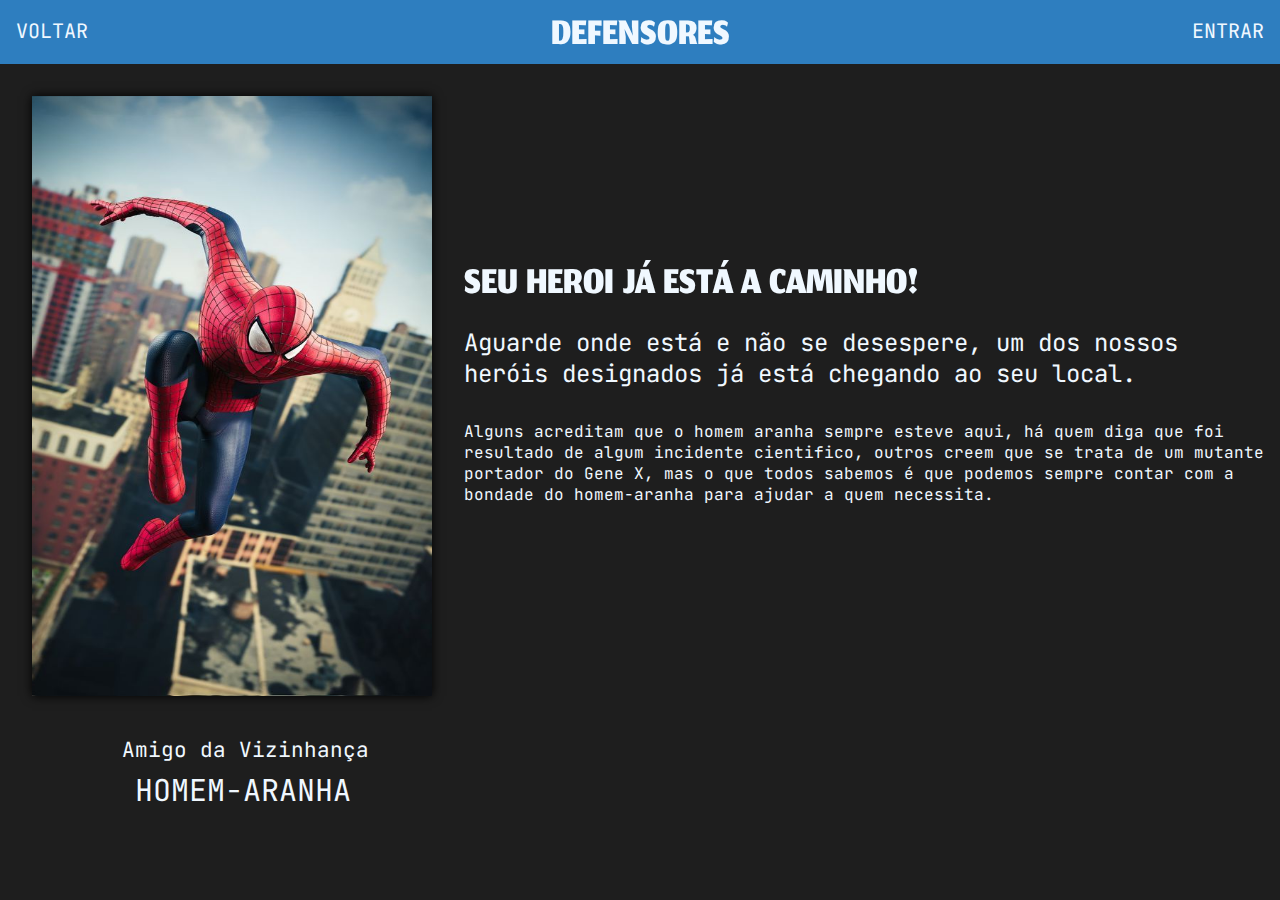
==== defensor/index.html @ 68b7ba37 "Creation Defensores & Fix Login" ====
<!DOCTYPE html>
<html lang="en">
  <head>
    <meta charset="UTF-8" />
    <meta name="viewport" content="width=device-width, initial-scale=1.0" />
    <link rel="stylesheet" href="styles.css" />
    <link rel="preconnect" href="https://fonts.googleapis.com" />
    <link rel="preconnect" href="https://fonts.gstatic.com" crossorigin />
    <link
      href="https://fonts.googleapis.com/css2?family=Jomhuria&display=swap"
      rel="stylesheet"
    />
    <link
      href="https://fonts.googleapis.com/css2?family=JetBrains+Mono:ital,wght@0,100..800;1,100..800&family=Jomhuria&display=swap"
      rel="stylesheet"
    />

    <title>Homem-Aranha</title>
  </head>
  <body>
    <div class="container_geral">
      <div class="navbar">
        <div class="voltar">VOLTAR</div>
        <div class="title">DEFENSORES</div>
        <div class="entrar">ENTRAR</div>
      </div>
      <div class="foto_heroi">
        <img
          src="./assets/spiderman.png"
          alt="miranha"
          width="400px"
          height="600px"
          title="cabeça de teia"
        />
        <div class="chegando">
          <p class="acaminho">SEU HEROI JÁ ESTÁ A CAMINHO!</p>
          <p class="aguarde">
            Aguarde onde está e não se desespere, um dos nossos heróis
            designados já está chegando ao seu local.
          </p>
          <p class="resumo">
            Alguns acreditam que o homem aranha sempre esteve aqui, há quem diga
            que foi resultado de algum incidente cientifico, outros creem que se
            trata de um mutante portador do Gene X, mas o que todos sabemos é
            que podemos sempre contar com a bondade do homem-aranha para ajudar
            a quem necessita.
          </p>
        </div>
      </div>
      <div class="codinome">Amigo da Vizinhança</div>
      <div class="text">HOMEM-ARANHA</div>
      <div class="footer">
        <div class="desenvolvidopor">
          <p>desenvolvido por grupo 3!</p>
        </div>
        <div class="redessociais">
          <a href="https://www.instagram.com/defensores.ofc/" target="blank">
            <img
              src="https://static1.squarespace.com/static/5deccde3cf6d8468d81553ba/5e1ca4f10b6183780c2b0cdb/5e5febfffbab4315f7081e4f/1583344640996/011-instagram.png?format=750w"
              alt="Imagem do instagram"
              width="30"
              height="30"
          /></a>
          <img
            src="https://logoeps.com/wp-content/uploads/2014/06/49408-linkedin-logo-icon-vector-icon-vector-eps.png"
            alt="Imagem do linkedin"
            width="30"
            height="30"
          />
          <img
            src="https://cdn-icons-png.flaticon.com/512/25/25231.png"
            alt="Imagem do GitHub"
            width="30"
            height="30"
          />
        </div>
      </div>
    </div>
  </body>
</html>
---- defensor/styles.css ----
* {
  margin: 0;
  padding: 0;
  box-sizing: border-box;

  scroll-behavior: smooth;
  scrollbar-width: thin;
  scrollbar-color: #090909 #ffffffa9;
}
.jetbrains-mono-uniquifier > {
  font-family: "JetBrains Mono", monospace;
  font-optical-sizing: auto;
  font-weight: 400;
  font-style: normal;
}

.jomhuria-regular {
  font-family: "Jomhuria", serif;
  font-weight: 400;
  font-style: normal;
}

.container_geral {
  /* 100% da tela */
  width: 100vw;
  height: 100vh;

  background-color: #1e1e1e;
  overflow-x: hidden;
}

.navbar {
  display: flex;
  justify-content: space-between;
  padding-top: 9px;
  width: 100%;
  height: 4rem;
  background-color: rgb(46, 126, 191);
}
.title {
  display: flex;
  justify-content: center;
  align-items: center;
  font-size: 60px;
  color: aliceblue;
  font-family: Jomhuria;
}
.voltar {
  display: flex;
  justify-content: left;
  align-items: left;
  text-align: left;
  font-size: 20px;
  color: aliceblue;
  margin-left: 1rem;
  padding-top: 9px;
  font-family: JetBrains Mono;
}
.entrar {
  display: flex;
  justify-content: right;
  text-align: right;
  font-size: 20px;
  color: aliceblue;
  margin-right: 1rem;
  padding-top: 9px;
  font-family: JetBrains Mono;
}
.foto_heroi {
  display: flex;
  align-items: center;
}
.foto_heroi img {
 flex: 0 0 auto;
 margin-right: 2rem;
  margin-left: 2rem;
  margin-top: 2rem;
  transition: transform 0.2s;
  box-shadow: 0px 0px 10px rgba(0, 0, 0, 5);
}
.foto_heroi img:hover {
  transform: scale(1.07);
}
.chegando {
  display: flex;
  flex-direction: column;
}
.text-container p {
  margin: 0;
}
.acaminho {
  font-size: 61px;
  color: aliceblue;
  font-family: Jomhuria;
}
.aguarde {
  margin-top: 10px;
  font-size: 24px;
  color: aliceblue;
  font-family: JetBrains Mono;
  margin-right: 2rem;
}
.resumo{
    margin-top: 2rem;
    color: aliceblue;
    font-family: JetBrains Mono;
    margin-right: 1rem;
}
.codinome {
  display: flex;
  margin-left: 7.6rem;
  font-size: 21px;
  margin-top: 2.5rem;
  color: aliceblue;
  font-family: JetBrains Mono;
}
.text {
  display: flex;
  padding: 7px;
  margin-left: 8rem;
  font-size: 30px;
  color: aliceblue;
  font-family: JetBrains Mono;
}

.footer {
    display: flex;
    justify-content: space-between;
    padding-top: 17px;
    margin-top: 150px;
    width: 100%;
    height: 100%;
    height: 4rem;
    background-color: rgb(46, 126, 191);
  }
  .desenvolvidopor{
    display: flex;
    justify-content: left;
    align-items: left;
    text-align: left;
    font-size: 20px;
    color: aliceblue;
    margin-left: 1rem;
    padding-top: 2px;
    font-family: JetBrains Mono;
  }
  .redessociais{
    display: flex;
    justify-content: right;
    gap: 0.8rem;
    padding-right: 1rem;
  }
  @media (max-width: 750px) {
    .voltar {
      font-size: 15px;
      padding-top: 14px;
    }
    .entrar {
      font-size: 15px;
      padding-top: 14px;
    }
    .foto_heroi {
      display: flex;
      flex-direction: column;
      margin-left: 3rem;
      padding-top: 2rem;
    }
    .foto_heroi img{
      margin-left: -1.5rem;
    }
    .foto_heroi p{
      padding-top: 2rem;
    }
    .codinome{
      margin-left: 9rem;
      margin-top: 3rem;
    }
    .text{
      margin-left: 9rem;
    }
  }
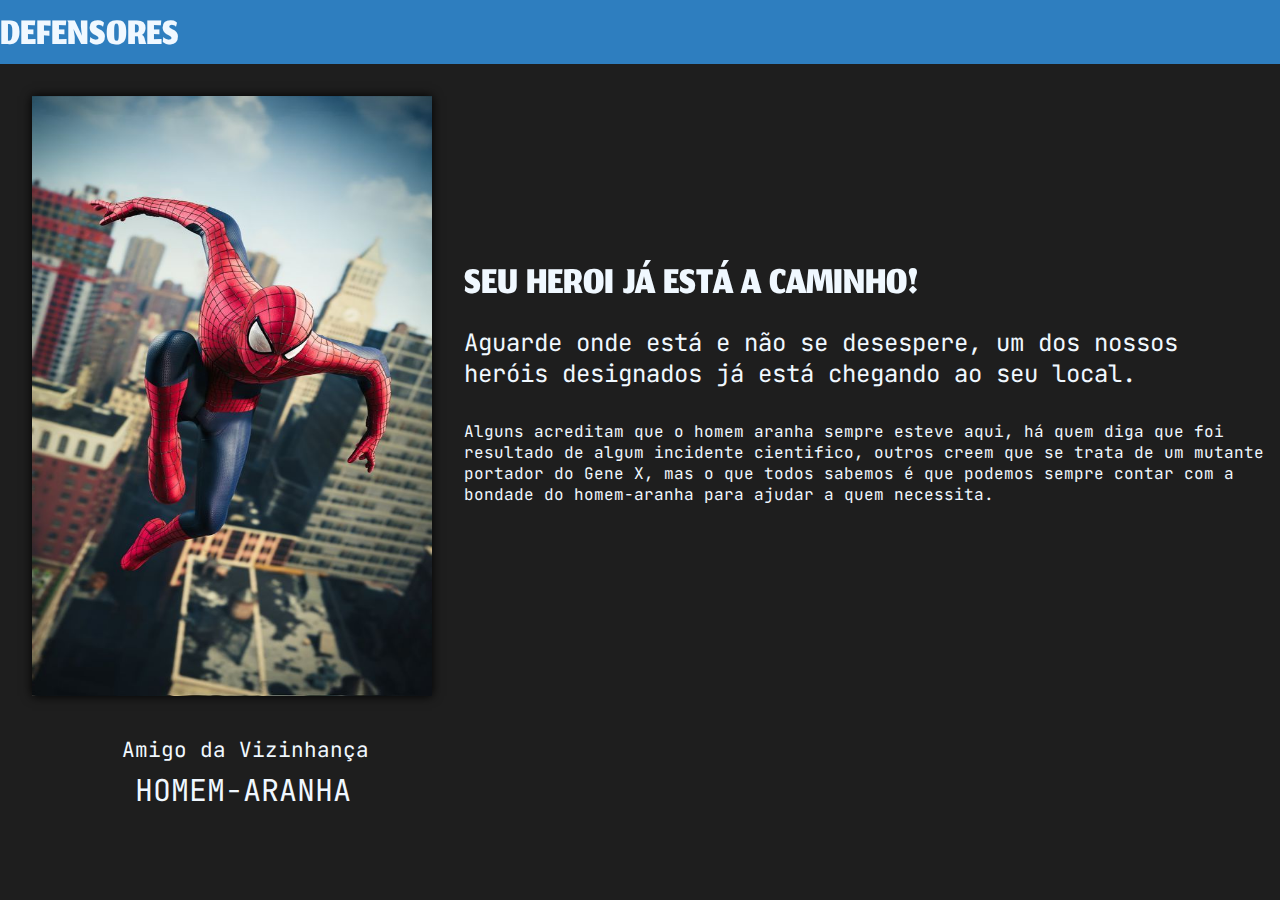
==== commit 80cb72aa: "Last Fix" ====
--- a/defensor/index.html
+++ b/defensor/index.html
@@ -20,9 +20,7 @@
   <body>
     <div class="container_geral">
       <div class="navbar">
-        <div class="voltar">VOLTAR</div>
         <div class="title">DEFENSORES</div>
-        <div class="entrar">ENTRAR</div>
       </div>
       <div class="foto_heroi">
         <img
